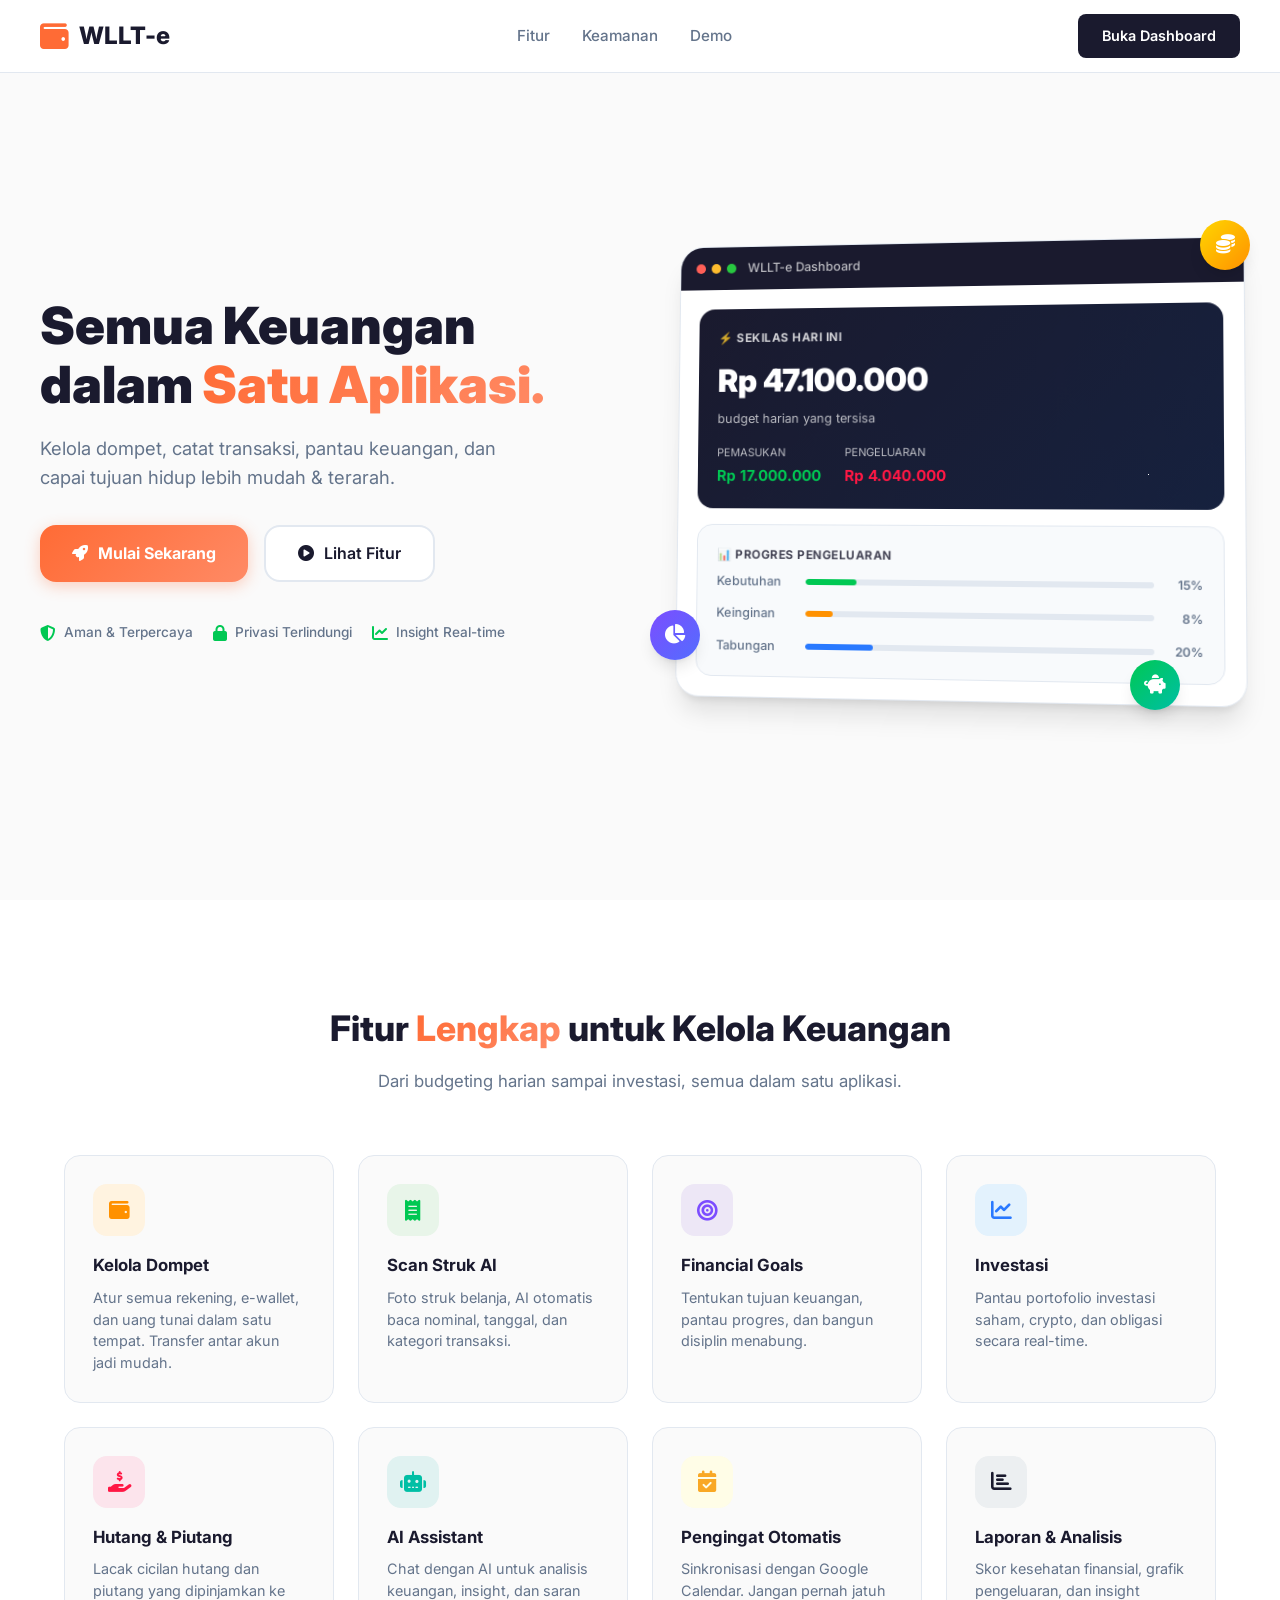
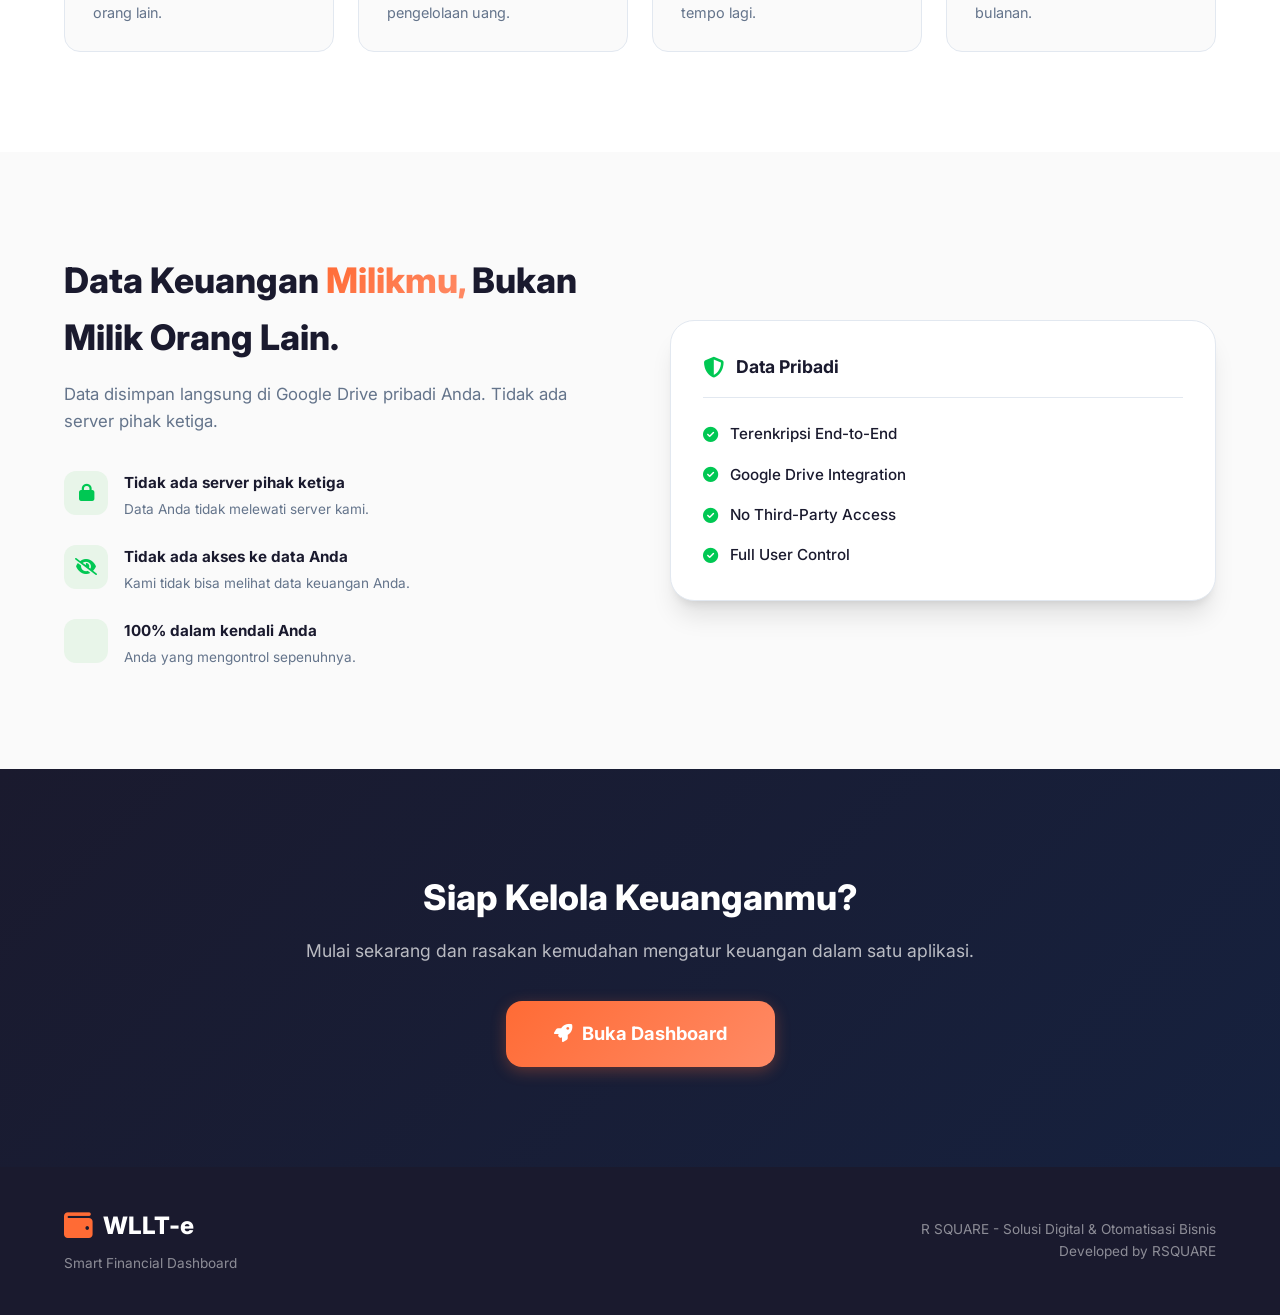
==== index.html @ 26e19b7c "feat: WLLT-e Smart Financial Dashboard - Sarang Wallet - Landing page with feature showcase - Dashbo" ====
<!DOCTYPE html>
<html lang="id">
<head>
    <meta charset="UTF-8">
    <meta name="viewport" content="width=device-width, initial-scale=1.0">
    <title>WLLT-e - Smart Financial Dashboard</title>
    <link rel="stylesheet" href="css/landing.css">
    <link rel="stylesheet" href="https://cdnjs.cloudflare.com/ajax/libs/font-awesome/6.5.1/css/all.min.css">
    <link href="https://fonts.googleapis.com/css2?family=Inter:wght@300;400;500;600;700;800;900&display=swap" rel="stylesheet">
</head>
<body>
    <!-- Navigation -->
    <nav class="navbar">
        <div class="nav-container">
            <div class="logo">
                <i class="fas fa-wallet"></i>
                <span>WLLT-e</span>
            </div>
            <div class="nav-links">
                <a href="#features">Fitur</a>
                <a href="#security">Keamanan</a>
                <a href="#demo">Demo</a>
            </div>
            <a href="app.html" class="btn-nav">Buka Dashboard</a>
        </div>
    </nav>

    <!-- Hero Section -->
    <section class="hero">
        <div class="hero-container">
            <div class="hero-content">
                <h1>Semua Keuangan dalam <span class="highlight">Satu Aplikasi.</span></h1>
                <p>Kelola dompet, catat transaksi, pantau keuangan, dan capai tujuan hidup lebih mudah & terarah.</p>
                <div class="hero-buttons">
                    <a href="app.html" class="btn-primary"><i class="fas fa-rocket"></i> Mulai Sekarang</a>
                    <a href="#features" class="btn-secondary"><i class="fas fa-play-circle"></i> Lihat Fitur</a>
                </div>
                <div class="trust-badges">
                    <div class="badge"><i class="fas fa-shield-halved"></i> Aman & Terpercaya</div>
                    <div class="badge"><i class="fas fa-lock"></i> Privasi Terlindungi</div>
                    <div class="badge"><i class="fas fa-chart-line"></i> Insight Real-time</div>
                </div>
            </div>
            <div class="hero-visual">
                <div class="dashboard-preview">
                    <div class="preview-header">
                        <div class="preview-dots">
                            <span></span><span></span><span></span>
                        </div>
                        <span class="preview-title">WLLT-e Dashboard</span>
                    </div>
                    <div class="preview-body">
                        <div class="preview-card dark">
                            <div class="preview-label">⚡ SEKILAS HARI INI</div>
                            <div class="preview-amount">Rp 47.100.000</div>
                            <div class="preview-sub">budget harian yang tersisa</div>
                            <div class="preview-stats">
                                <div class="stat"><span class="stat-label">Pemasukan</span><span class="stat-value green">Rp 17.000.000</span></div>
                                <div class="stat"><span class="stat-label">Pengeluaran</span><span class="stat-value red">Rp 4.040.000</span></div>
                            </div>
                        </div>
                        <div class="preview-card">
                            <div class="preview-label">📊 Progres Pengeluaran</div>
                            <div class="preview-bars">
                                <div class="bar-item">
                                    <span>Kebutuhan</span>
                                    <div class="bar"><div class="bar-fill" style="width: 15%"></div></div>
                                    <span class="bar-pct">15%</span>
                                </div>
                                <div class="bar-item">
                                    <span>Keinginan</span>
                                    <div class="bar"><div class="bar-fill orange" style="width: 8%"></div></div>
                                    <span class="bar-pct">8%</span>
                                </div>
                                <div class="bar-item">
                                    <span>Tabungan</span>
                                    <div class="bar"><div class="bar-fill blue" style="width: 20%"></div></div>
                                    <span class="bar-pct">20%</span>
                                </div>
                            </div>
                        </div>
                    </div>
                </div>
                <!-- Floating elements -->
                <div class="float-element float-1"><i class="fas fa-coins"></i></div>
                <div class="float-element float-2"><i class="fas fa-chart-pie"></i></div>
                <div class="float-element float-3"><i class="fas fa-piggy-bank"></i></div>
            </div>
        </div>
    </section>

    <!-- Features Section -->
    <section id="features" class="features">
        <div class="container">
            <h2>Fitur <span class="highlight">Lengkap</span> untuk Kelola Keuangan</h2>
            <p class="section-subtitle">Dari budgeting harian sampai investasi, semua dalam satu aplikasi.</p>
            
            <div class="features-grid">
                <div class="feature-card">
                    <div class="feature-icon orange"><i class="fas fa-wallet"></i></div>
                    <h3>Kelola Dompet</h3>
                    <p>Atur semua rekening, e-wallet, dan uang tunai dalam satu tempat. Transfer antar akun jadi mudah.</p>
                </div>
                <div class="feature-card">
                    <div class="feature-icon green"><i class="fas fa-receipt"></i></div>
                    <h3>Scan Struk AI</h3>
                    <p>Foto struk belanja, AI otomatis baca nominal, tanggal, dan kategori transaksi.</p>
                </div>
                <div class="feature-card">
                    <div class="feature-icon purple"><i class="fas fa-bullseye"></i></div>
                    <h3>Financial Goals</h3>
                    <p>Tentukan tujuan keuangan, pantau progres, dan bangun disiplin menabung.</p>
                </div>
                <div class="feature-card">
                    <div class="feature-icon blue"><i class="fas fa-chart-line"></i></div>
                    <h3>Investasi</h3>
                    <p>Pantau portofolio investasi saham, crypto, dan obligasi secara real-time.</p>
                </div>
                <div class="feature-card">
                    <div class="feature-icon red"><i class="fas fa-hand-holding-usd"></i></div>
                    <h3>Hutang & Piutang</h3>
                    <p>Lacak cicilan hutang dan piutang yang dipinjamkan ke orang lain.</p>
                </div>
                <div class="feature-card">
                    <div class="feature-icon teal"><i class="fas fa-robot"></i></div>
                    <h3>AI Assistant</h3>
                    <p>Chat dengan AI untuk analisis keuangan, insight, dan saran pengelolaan uang.</p>
                </div>
                <div class="feature-card">
                    <div class="feature-icon gold"><i class="fas fa-calendar-check"></i></div>
                    <h3>Pengingat Otomatis</h3>
                    <p>Sinkronisasi dengan Google Calendar. Jangan pernah jatuh tempo lagi.</p>
                </div>
                <div class="feature-card">
                    <div class="feature-icon dark"><i class="fas fa-chart-bar"></i></div>
                    <h3>Laporan & Analisis</h3>
                    <p>Skor kesehatan finansial, grafik pengeluaran, dan insight bulanan.</p>
                </div>
            </div>
        </div>
    </section>

    <!-- Security Section -->
    <section id="security" class="security">
        <div class="container">
            <div class="security-grid">
                <div class="security-content">
                    <h2>Data Keuangan <span class="highlight">Milikmu,</span> Bukan Milik Orang Lain.</h2>
                    <p>Data disimpan langsung di Google Drive pribadi Anda. Tidak ada server pihak ketiga.</p>
                    <div class="security-features">
                        <div class="sf-item">
                            <i class="fas fa-lock"></i>
                            <div>
                                <h4>Tidak ada server pihak ketiga</h4>
                                <p>Data Anda tidak melewati server kami.</p>
                            </div>
                        </div>
                        <div class="sf-item">
                            <i class="fas fa-eye-slash"></i>
                            <div>
                                <h4>Tidak ada akses ke data Anda</h4>
                                <p>Kami tidak bisa melihat data keuangan Anda.</p>
                            </div>
                        </div>
                        <div class="sf-item">
                            <i class="fas fa-cloud-check"></i>
                            <div>
                                <h4>100% dalam kendali Anda</h4>
                                <p>Anda yang mengontrol sepenuhnya.</p>
                            </div>
                        </div>
                    </div>
                </div>
                <div class="security-visual">
                    <div class="security-card">
                        <div class="sc-header"><i class="fas fa-shield-halved"></i> Data Pribadi</div>
                        <div class="sc-body">
                            <div class="sc-row"><i class="fas fa-check-circle green"></i> Terenkripsi End-to-End</div>
                            <div class="sc-row"><i class="fas fa-check-circle green"></i> Google Drive Integration</div>
                            <div class="sc-row"><i class="fas fa-check-circle green"></i> No Third-Party Access</div>
                            <div class="sc-row"><i class="fas fa-check-circle green"></i> Full User Control</div>
                        </div>
                    </div>
                </div>
            </div>
        </div>
    </section>

    <!-- Demo CTA -->
    <section id="demo" class="demo-cta">
        <div class="container">
            <h2>Siap Kelola Keuanganmu?</h2>
            <p>Mulai sekarang dan rasakan kemudahan mengatur keuangan dalam satu aplikasi.</p>
            <a href="app.html" class="btn-primary large"><i class="fas fa-rocket"></i> Buka Dashboard</a>
        </div>
    </section>

    <!-- Footer -->
    <footer class="footer">
        <div class="container">
            <div class="footer-content">
                <div class="footer-brand">
                    <div class="logo"><i class="fas fa-wallet"></i><span>WLLT-e</span></div>
                    <p>Smart Financial Dashboard</p>
                </div>
                <div class="footer-copy">
                    <p>R SQUARE - Solusi Digital & Otomatisasi Bisnis</p>
                    <p>Developed by RSQUARE</p>
                </div>
            </div>
        </div>
    </footer>

    <script src="js/landing.js"></script>
</body>
</html>
---- css/landing.css ----
/* ============================================
   WLLT-e Landing Page Styles
   ============================================ */

:root {
    --primary: #1a1a2e;
    --primary-light: #16213e;
    --accent: #ff6b35;
    --accent-hover: #ff8555;
    --green: #00c853;
    --green-light: #e8f5e9;
    --red: #ff1744;
    --blue: #2979ff;
    --purple: #7c4dff;
    --teal: #00bfa5;
    --gold: #ffd600;
    --orange: #ff9100;
    --bg: #fafafa;
    --card-bg: #ffffff;
    --text: #1a1a2e;
    --text-light: #64748b;
    --text-lighter: #94a3b8;
    --border: #e2e8f0;
    --shadow: 0 4px 6px -1px rgba(0,0,0,0.1), 0 2px 4px -2px rgba(0,0,0,0.1);
    --shadow-lg: 0 10px 15px -3px rgba(0,0,0,0.1), 0 4px 6px -4px rgba(0,0,0,0.1);
    --shadow-xl: 0 20px 25px -5px rgba(0,0,0,0.1), 0 8px 10px -6px rgba(0,0,0,0.1);
    --radius: 16px;
    --radius-sm: 8px;
    --radius-lg: 24px;
}

* { margin: 0; padding: 0; box-sizing: border-box; }

body {
    font-family: 'Inter', -apple-system, BlinkMacSystemFont, sans-serif;
    background: var(--bg);
    color: var(--text);
    line-height: 1.6;
    overflow-x: hidden;
}

.container {
    max-width: 1200px;
    margin: 0 auto;
    padding: 0 24px;
}

/* ---- Navbar ---- */
.navbar {
    position: fixed;
    top: 0;
    left: 0;
    right: 0;
    z-index: 1000;
    background: rgba(255,255,255,0.9);
    backdrop-filter: blur(20px);
    border-bottom: 1px solid var(--border);
    padding: 0 24px;
}

.nav-container {
    max-width: 1200px;
    margin: 0 auto;
    display: flex;
    align-items: center;
    justify-content: space-between;
    height: 72px;
}

.logo {
    display: flex;
    align-items: center;
    gap: 10px;
    font-size: 1.5rem;
    font-weight: 800;
    color: var(--primary);
    text-decoration: none;
}

.logo i {
    color: var(--accent);
    font-size: 1.8rem;
}

.nav-links {
    display: flex;
    gap: 32px;
}

.nav-links a {
    text-decoration: none;
    color: var(--text-light);
    font-weight: 500;
    font-size: 0.95rem;
    transition: color 0.2s;
}

.nav-links a:hover { color: var(--accent); }

.btn-nav {
    background: var(--primary);
    color: white !important;
    padding: 10px 24px;
    border-radius: var(--radius-sm);
    text-decoration: none;
    font-weight: 600;
    font-size: 0.9rem;
    transition: all 0.2s;
}

.btn-nav:hover {
    background: var(--accent);
    transform: translateY(-1px);
}

/* ---- Hero ---- */
.hero {
    padding: 120px 24px 80px;
    min-height: 100vh;
    display: flex;
    align-items: center;
}

.hero-container {
    max-width: 1200px;
    margin: 0 auto;
    display: grid;
    grid-template-columns: 1fr 1fr;
    gap: 60px;
    align-items: center;
}

.hero-content h1 {
    font-size: 3.2rem;
    font-weight: 900;
    line-height: 1.15;
    margin-bottom: 20px;
    color: var(--primary);
}

.highlight {
    background: linear-gradient(135deg, var(--accent), #ff8a65);
    -webkit-background-clip: text;
    -webkit-text-fill-color: transparent;
    background-clip: text;
}

.hero-content p {
    font-size: 1.15rem;
    color: var(--text-light);
    margin-bottom: 32px;
    max-width: 500px;
}

.hero-buttons {
    display: flex;
    gap: 16px;
    margin-bottom: 40px;
}

.btn-primary {
    display: inline-flex;
    align-items: center;
    gap: 10px;
    background: linear-gradient(135deg, var(--accent), #ff8a65);
    color: white;
    padding: 14px 32px;
    border-radius: var(--radius);
    text-decoration: none;
    font-weight: 700;
    font-size: 1rem;
    transition: all 0.3s;
    box-shadow: 0 4px 15px rgba(255,107,53,0.3);
}

.btn-primary:hover {
    transform: translateY(-2px);
    box-shadow: 0 8px 25px rgba(255,107,53,0.4);
}

.btn-primary.large {
    padding: 18px 48px;
    font-size: 1.15rem;
}

.btn-secondary {
    display: inline-flex;
    align-items: center;
    gap: 10px;
    background: white;
    color: var(--primary);
    padding: 14px 32px;
    border-radius: var(--radius);
    text-decoration: none;
    font-weight: 600;
    font-size: 1rem;
    border: 2px solid var(--border);
    transition: all 0.3s;
}

.btn-secondary:hover {
    border-color: var(--accent);
    color: var(--accent);
    transform: translateY(-2px);
}

.trust-badges {
    display: flex;
    gap: 20px;
    flex-wrap: wrap;
}

.badge {
    display: flex;
    align-items: center;
    gap: 8px;
    font-size: 0.85rem;
    color: var(--text-light);
    font-weight: 500;
}

.badge i {
    color: var(--green);
    font-size: 1rem;
}

/* ---- Dashboard Preview ---- */
.hero-visual {
    position: relative;
}

.dashboard-preview {
    background: var(--card-bg);
    border-radius: var(--radius-lg);
    box-shadow: var(--shadow-xl);
    overflow: hidden;
    border: 1px solid var(--border);
    transform: perspective(1000px) rotateY(-5deg) rotateX(2deg);
    transition: transform 0.5s;
}

.dashboard-preview:hover {
    transform: perspective(1000px) rotateY(0deg) rotateX(0deg);
}

.preview-header {
    background: var(--primary);
    padding: 12px 16px;
    display: flex;
    align-items: center;
    gap: 12px;
}

.preview-dots {
    display: flex;
    gap: 6px;
}

.preview-dots span {
    width: 10px;
    height: 10px;
    border-radius: 50%;
}

.preview-dots span:nth-child(1) { background: #ff5f57; }
.preview-dots span:nth-child(2) { background: #febc2e; }
.preview-dots span:nth-child(3) { background: #28c840; }

.preview-title {
    color: rgba(255,255,255,0.7);
    font-size: 0.8rem;
    font-weight: 500;
}

.preview-body {
    padding: 20px;
    display: flex;
    flex-direction: column;
    gap: 16px;
}

.preview-card {
    background: #f8fafc;
    border-radius: var(--radius);
    padding: 20px;
    border: 1px solid var(--border);
}

.preview-card.dark {
    background: linear-gradient(135deg, #1a1a2e, #16213e);
    border: none;
    color: white;
}

.preview-label {
    font-size: 0.75rem;
    font-weight: 700;
    text-transform: uppercase;
    letter-spacing: 0.5px;
    margin-bottom: 8px;
    opacity: 0.8;
}

.preview-amount {
    font-size: 2rem;
    font-weight: 900;
    margin-bottom: 4px;
}

.preview-sub {
    font-size: 0.8rem;
    opacity: 0.7;
    margin-bottom: 16px;
}

.preview-stats {
    display: flex;
    gap: 24px;
}

.stat {
    display: flex;
    flex-direction: column;
    gap: 2px;
}

.stat-label {
    font-size: 0.7rem;
    opacity: 0.7;
    text-transform: uppercase;
}

.stat-value {
    font-weight: 700;
    font-size: 0.95rem;
}

.stat-value.green { color: var(--green); }
.stat-value.red { color: var(--red); }

.preview-bars {
    display: flex;
    flex-direction: column;
    gap: 12px;
}

.bar-item {
    display: flex;
    align-items: center;
    gap: 12px;
    font-size: 0.8rem;
}

.bar-item span:first-child {
    width: 80px;
    font-weight: 500;
    color: var(--text-light);
}

.bar {
    flex: 1;
    height: 6px;
    background: #e2e8f0;
    border-radius: 3px;
    overflow: hidden;
}

.bar-fill {
    height: 100%;
    background: var(--green);
    border-radius: 3px;
    transition: width 1s ease;
}

.bar-fill.orange { background: var(--orange); }
.bar-fill.blue { background: var(--blue); }

.bar-pct {
    width: 35px;
    text-align: right;
    font-weight: 600;
    font-size: 0.75rem;
    color: var(--text-light);
}

/* Floating elements */
.float-element {
    position: absolute;
    width: 50px;
    height: 50px;
    border-radius: 50%;
    display: flex;
    align-items: center;
    justify-content: center;
    font-size: 1.2rem;
    color: white;
    box-shadow: var(--shadow-lg);
    animation: float 3s ease-in-out infinite;
}

.float-1 {
    top: -20px;
    right: -10px;
    background: linear-gradient(135deg, #ffd600, #ff9100);
    animation-delay: 0s;
}

.float-2 {
    bottom: 40px;
    left: -20px;
    background: linear-gradient(135deg, #7c4dff, #536dfe);
    animation-delay: 1s;
}

.float-3 {
    bottom: -10px;
    right: 60px;
    background: linear-gradient(135deg, #00c853, #00bfa5);
    animation-delay: 2s;
}

@keyframes float {
    0%, 100% { transform: translateY(0px); }
    50% { transform: translateY(-10px); }
}

/* ---- Features ---- */
.features {
    padding: 100px 24px;
    background: white;
}

.features h2, .security h2, .demo-cta h2 {
    text-align: center;
    font-size: 2.2rem;
    font-weight: 800;
    margin-bottom: 12px;
}

.section-subtitle {
    text-align: center;
    color: var(--text-light);
    font-size: 1.05rem;
    margin-bottom: 60px;
}

.features-grid {
    display: grid;
    grid-template-columns: repeat(4, 1fr);
    gap: 24px;
}

.feature-card {
    background: var(--bg);
    border-radius: var(--radius);
    padding: 28px;
    border: 1px solid var(--border);
    transition: all 0.3s;
}

.feature-card:hover {
    transform: translateY(-4px);
    box-shadow: var(--shadow-lg);
    border-color: var(--accent);
}

.feature-icon {
    width: 52px;
    height: 52px;
    border-radius: 14px;
    display: flex;
    align-items: center;
    justify-content: center;
    font-size: 1.3rem;
    margin-bottom: 16px;
}

.feature-icon.orange { background: #fff3e0; color: var(--orange); }
.feature-icon.green { background: var(--green-light); color: var(--green); }
.feature-icon.purple { background: #ede7f6; color: var(--purple); }
.feature-icon.blue { background: #e3f2fd; color: var(--blue); }
.feature-icon.red { background: #fce4ec; color: var(--red); }
.feature-icon.teal { background: #e0f2f1; color: var(--teal); }
.feature-icon.gold { background: #fffde7; color: #f9a825; }
.feature-icon.dark { background: #eceff1; color: var(--primary); }

.feature-card h3 {
    font-size: 1.05rem;
    font-weight: 700;
    margin-bottom: 8px;
}

.feature-card p {
    font-size: 0.9rem;
    color: var(--text-light);
    line-height: 1.5;
}

/* ---- Security ---- */
.security {
    padding: 100px 24px;
    background: var(--bg);
}

.security-grid {
    display: grid;
    grid-template-columns: 1fr 1fr;
    gap: 60px;
    align-items: center;
}

.security-content h2 {
    text-align: left;
    margin-bottom: 16px;
}

.security-content > p {
    color: var(--text-light);
    font-size: 1.05rem;
    margin-bottom: 36px;
}

.security-features {
    display: flex;
    flex-direction: column;
    gap: 24px;
}

.sf-item {
    display: flex;
    gap: 16px;
    align-items: flex-start;
}

.sf-item i {
    width: 44px;
    height: 44px;
    min-width: 44px;
    border-radius: 12px;
    display: flex;
    align-items: center;
    justify-content: center;
    background: #e8f5e9;
    color: var(--green);
    font-size: 1.1rem;
}

.sf-item h4 {
    font-size: 0.95rem;
    font-weight: 700;
    margin-bottom: 4px;
}

.sf-item p {
    font-size: 0.85rem;
    color: var(--text-light);
}

.security-card {
    background: white;
    border-radius: var(--radius-lg);
    padding: 32px;
    box-shadow: var(--shadow-xl);
    border: 1px solid var(--border);
}

.sc-header {
    display: flex;
    align-items: center;
    gap: 12px;
    font-size: 1.1rem;
    font-weight: 700;
    margin-bottom: 24px;
    padding-bottom: 16px;
    border-bottom: 1px solid var(--border);
}

.sc-header i {
    color: var(--green);
    font-size: 1.3rem;
}

.sc-body {
    display: flex;
    flex-direction: column;
    gap: 16px;
}

.sc-row {
    display: flex;
    align-items: center;
    gap: 12px;
    font-size: 0.95rem;
    font-weight: 500;
}

.sc-row i.green { color: var(--green); }

/* ---- Demo CTA ---- */
.demo-cta {
    padding: 100px 24px;
    background: linear-gradient(135deg, var(--primary), var(--primary-light));
    color: white;
    text-align: center;
}

.demo-cta h2 { color: white; }
.demo-cta p {
    color: rgba(255,255,255,0.7);
    font-size: 1.1rem;
    margin-bottom: 36px;
}

/* ---- Footer ---- */
.footer {
    background: var(--primary);
    color: white;
    padding: 40px 24px;
}

.footer-content {
    display: flex;
    justify-content: space-between;
    align-items: center;
}

.footer-brand .logo {
    color: white;
    margin-bottom: 8px;
}

.footer-brand p {
    color: rgba(255,255,255,0.5);
    font-size: 0.85rem;
}

.footer-copy {
    text-align: right;
}

.footer-copy p {
    color: rgba(255,255,255,0.5);
    font-size: 0.85rem;
}

/* ---- Responsive ---- */
@media (max-width: 1024px) {
    .features-grid {
        grid-template-columns: repeat(2, 1fr);
    }
    .hero-container {
        grid-template-columns: 1fr;
        gap: 40px;
    }
    .hero-content h1 { font-size: 2.5rem; }
    .hero-visual { order: -1; }
    .dashboard-preview {
        transform: none;
        max-width: 500px;
        margin: 0 auto;
    }
    .security-grid {
        grid-template-columns: 1fr;
    }
    .security-content h2 { text-align: center; }
    .security-content > p { text-align: center; }
}

@media (max-width: 640px) {
    .nav-links { display: none; }
    .hero-content h1 { font-size: 2rem; }
    .hero-buttons { flex-direction: column; }
    .features-grid { grid-template-columns: 1fr; }
    .trust-badges { flex-direction: column; gap: 12px; }
    .preview-stats { flex-direction: column; gap: 12px; }
    .footer-content { flex-direction: column; gap: 16px; text-align: center; }
    .footer-copy { text-align: center; }
}
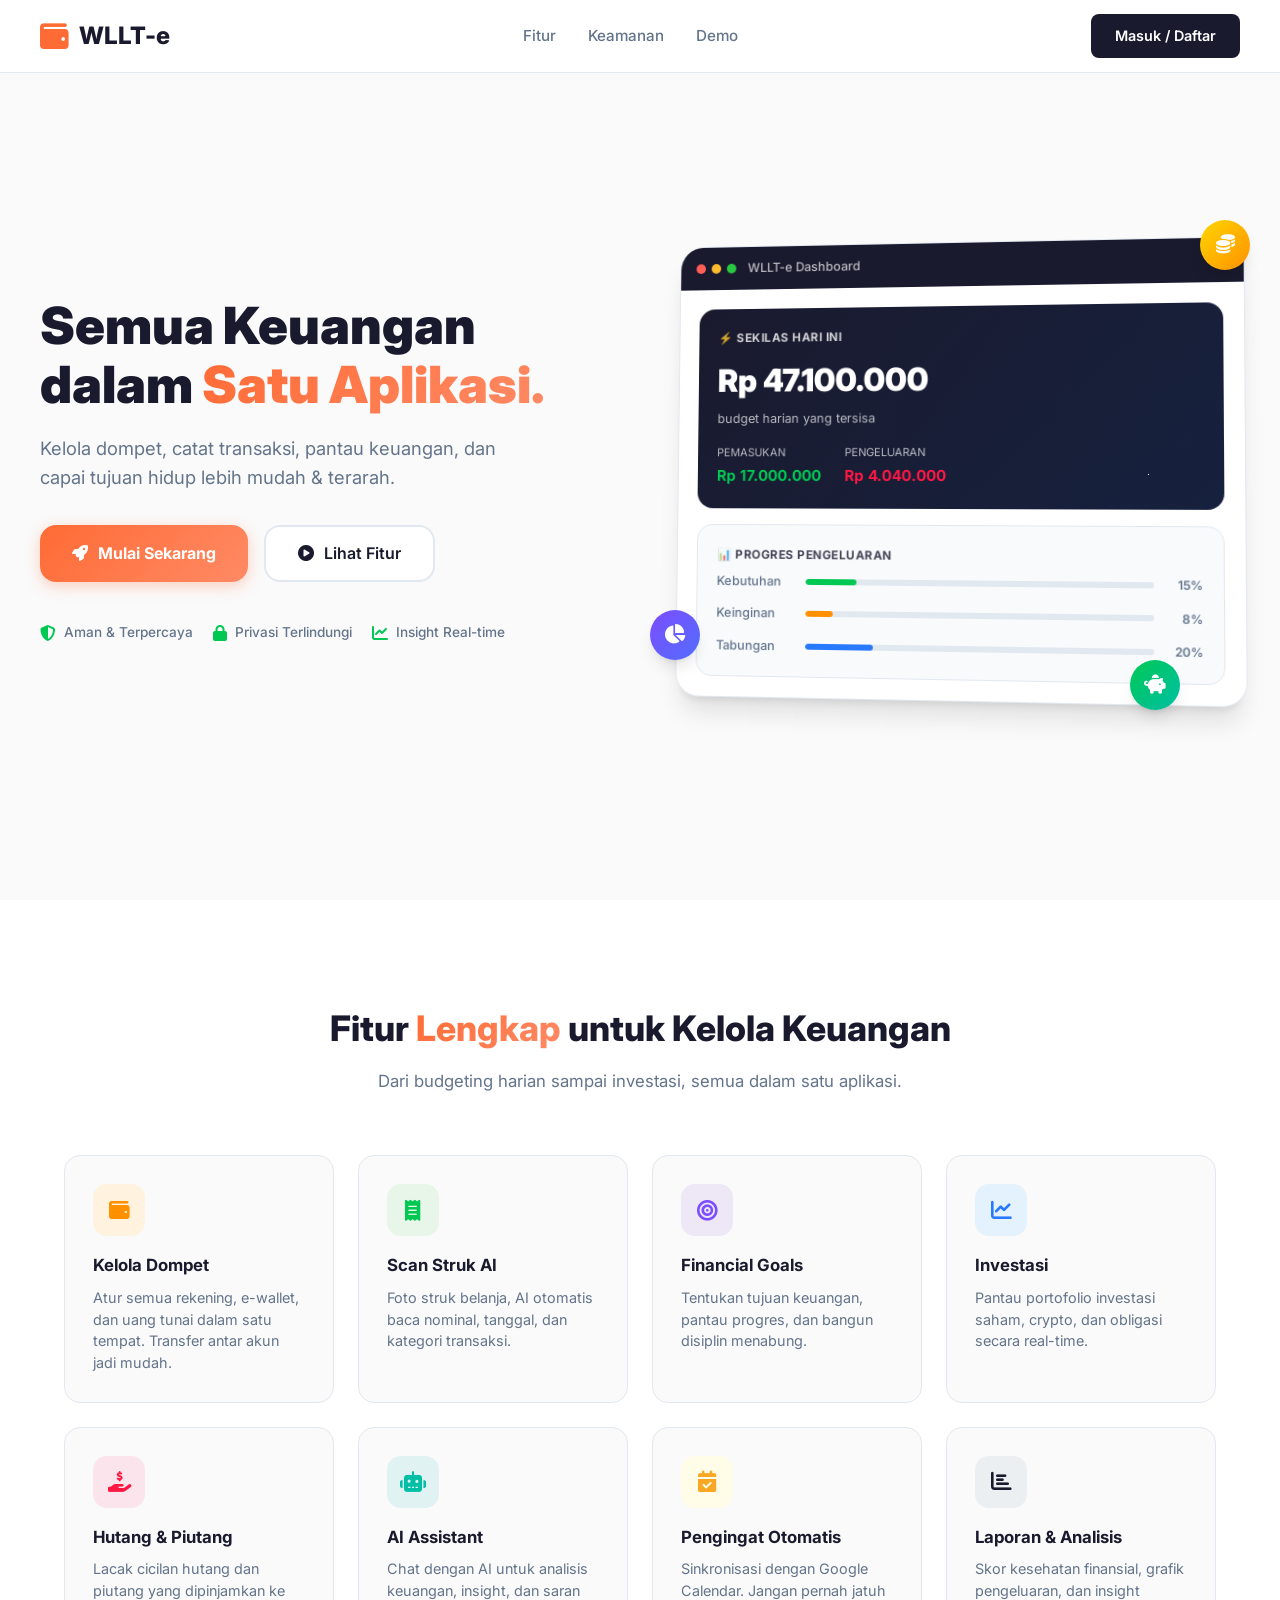
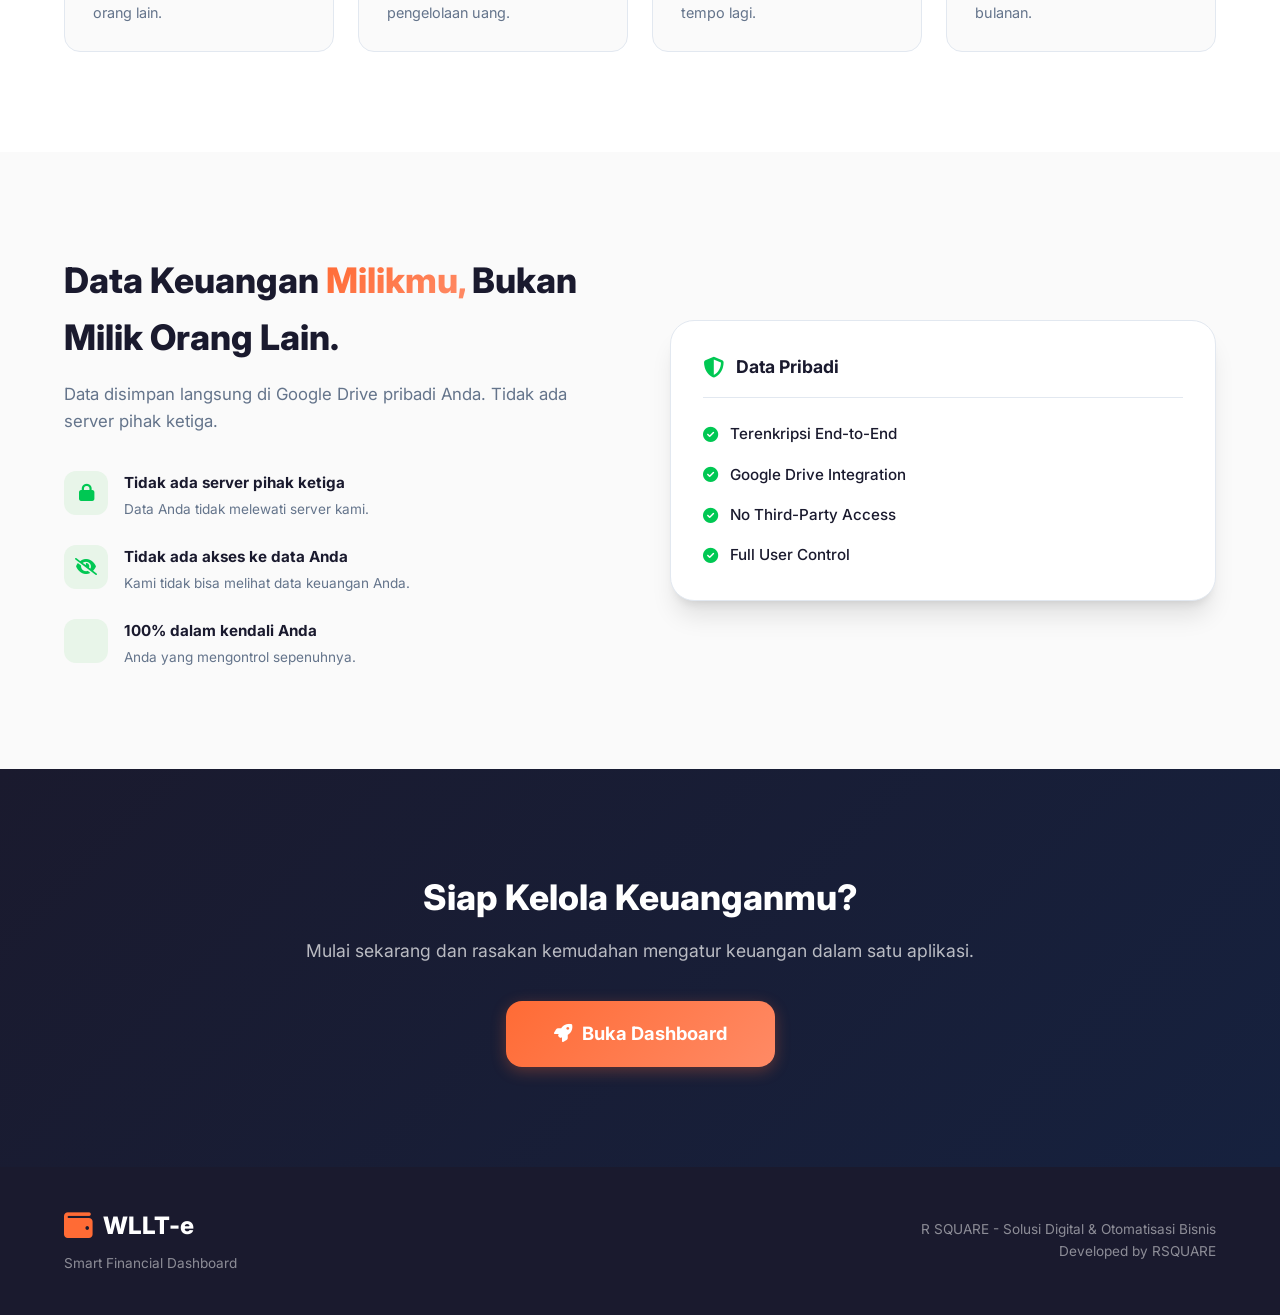
==== commit a8037feb: "feat: Firebase integration, auth system, full CRUD - Add Firebase Auth (login/register/forgot passwo" ====
--- a/index.html
+++ b/index.html
@@ -21,7 +21,7 @@
                 <a href="#security">Keamanan</a>
                 <a href="#demo">Demo</a>
             </div>
-            <a href="app.html" class="btn-nav">Buka Dashboard</a>
+            <a href="auth.html" class="btn-nav">Masuk / Daftar</a>
         </div>
     </nav>
 
@@ -32,7 +32,7 @@
                 <h1>Semua Keuangan dalam <span class="highlight">Satu Aplikasi.</span></h1>
                 <p>Kelola dompet, catat transaksi, pantau keuangan, dan capai tujuan hidup lebih mudah & terarah.</p>
                 <div class="hero-buttons">
-                    <a href="app.html" class="btn-primary"><i class="fas fa-rocket"></i> Mulai Sekarang</a>
+                    <a href="auth.html" class="btn-primary"><i class="fas fa-rocket"></i> Mulai Sekarang</a>
                     <a href="#features" class="btn-secondary"><i class="fas fa-play-circle"></i> Lihat Fitur</a>
                 </div>
                 <div class="trust-badges">
@@ -191,7 +191,7 @@
         <div class="container">
             <h2>Siap Kelola Keuanganmu?</h2>
             <p>Mulai sekarang dan rasakan kemudahan mengatur keuangan dalam satu aplikasi.</p>
-            <a href="app.html" class="btn-primary large"><i class="fas fa-rocket"></i> Buka Dashboard</a>
+            <a href="auth.html" class="btn-primary large"><i class="fas fa-rocket"></i> Buka Dashboard</a>
         </div>
     </section>
 
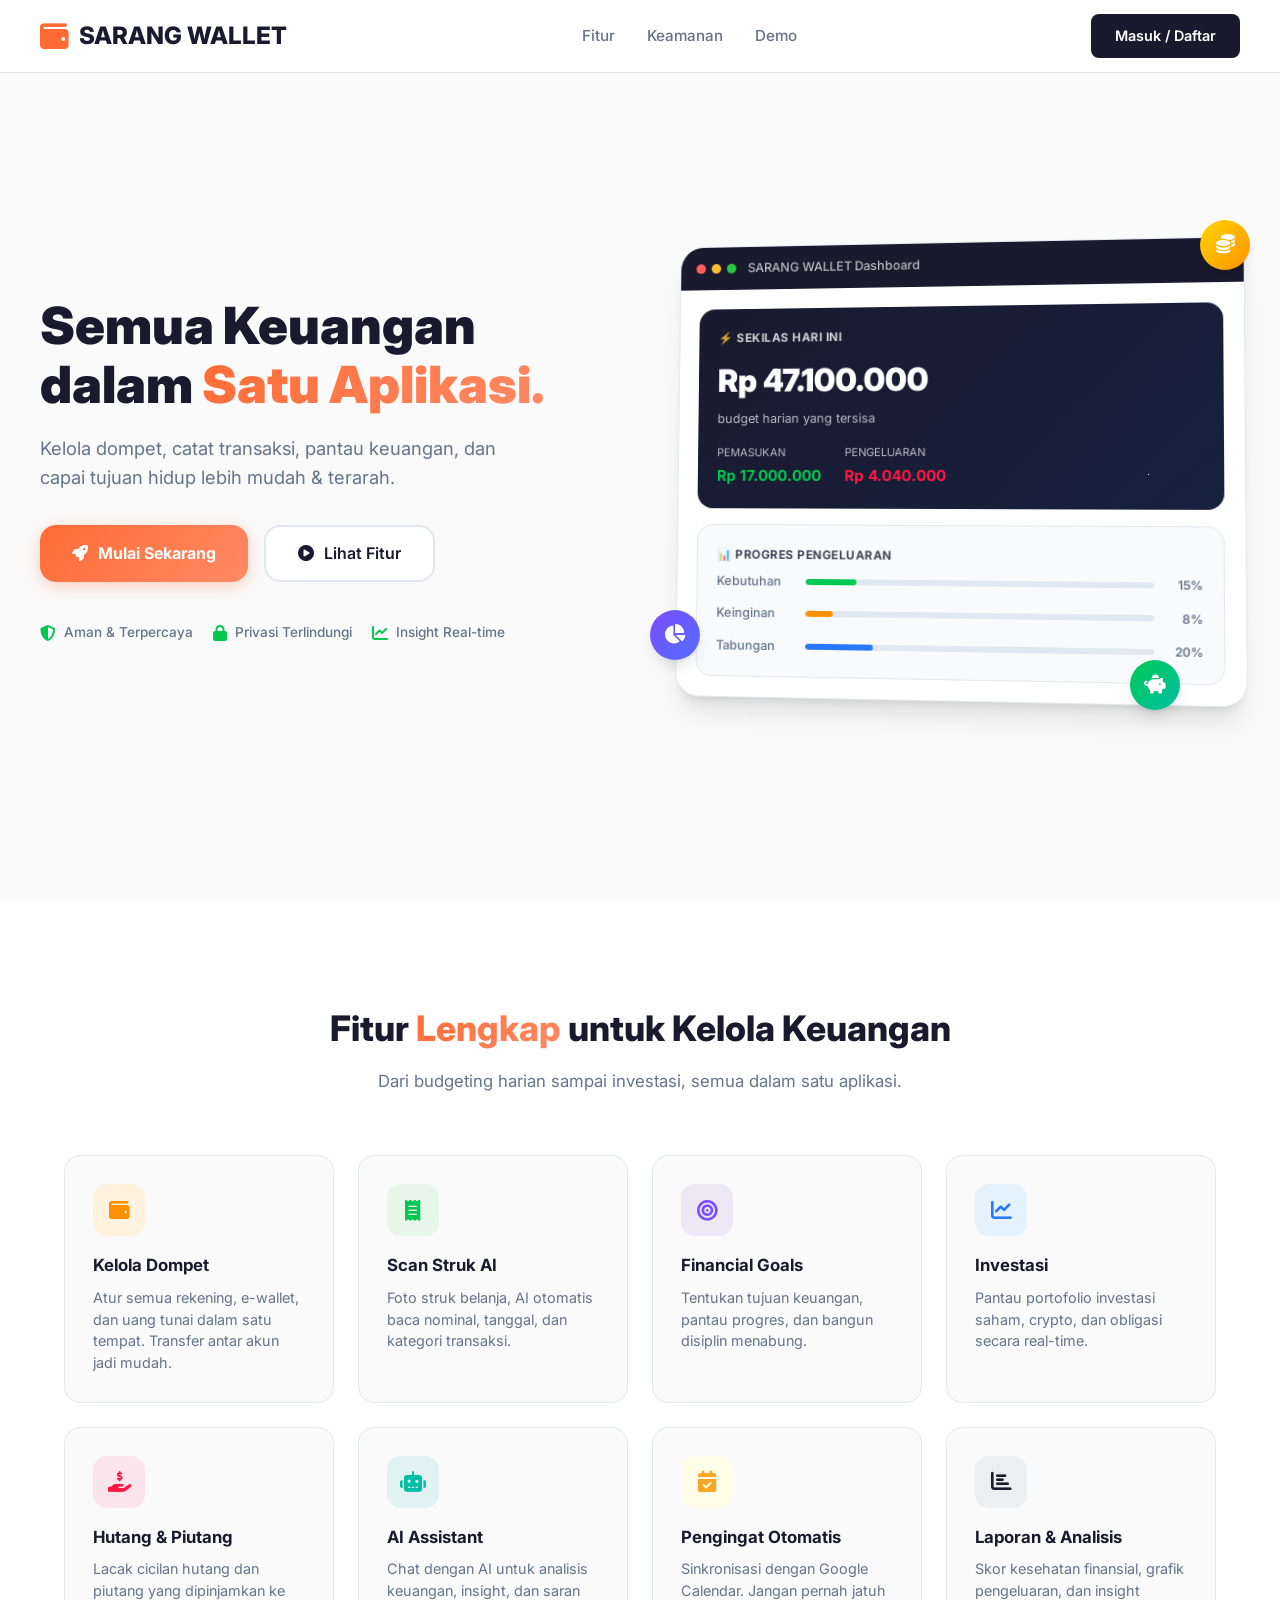
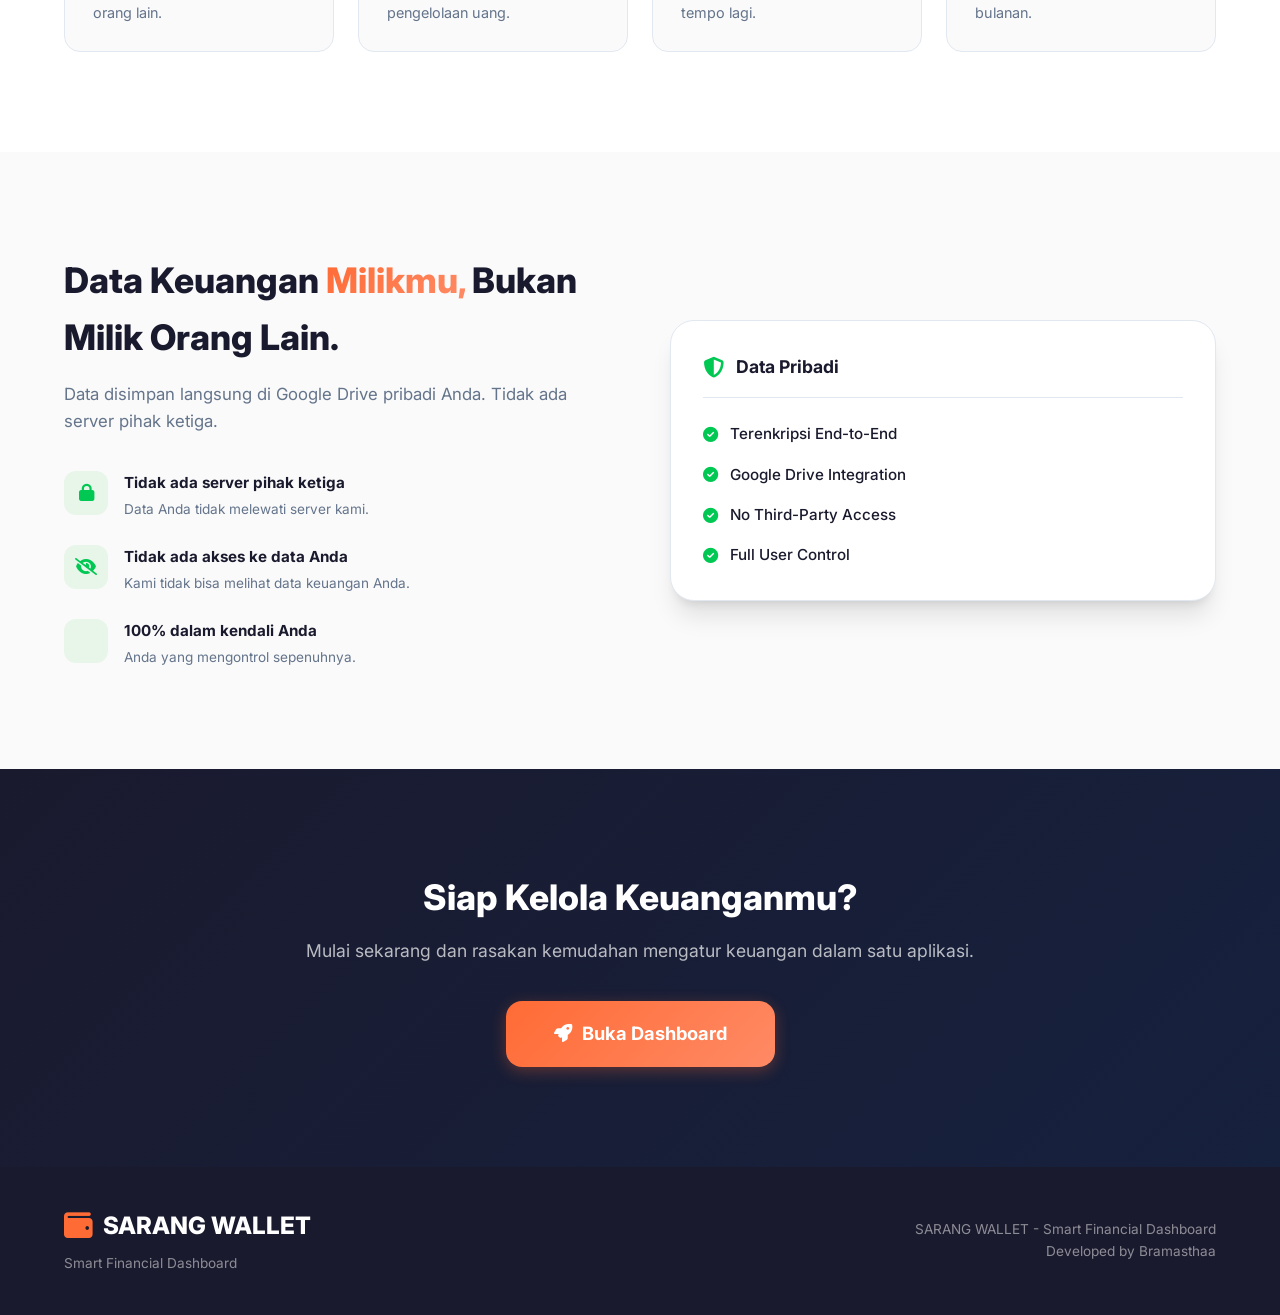
==== commit 0c84a206: "rebrand: WLLT-e → SARANG WALLET, RSQUARE → Bramasthaa" ====
--- a/index.html
+++ b/index.html
@@ -3,7 +3,7 @@
 <head>
     <meta charset="UTF-8">
     <meta name="viewport" content="width=device-width, initial-scale=1.0">
-    <title>WLLT-e - Smart Financial Dashboard</title>
+    <title>SARANG WALLET - Smart Financial Dashboard</title>
     <link rel="stylesheet" href="css/landing.css">
     <link rel="stylesheet" href="https://cdnjs.cloudflare.com/ajax/libs/font-awesome/6.5.1/css/all.min.css">
     <link href="https://fonts.googleapis.com/css2?family=Inter:wght@300;400;500;600;700;800;900&display=swap" rel="stylesheet">
@@ -14,7 +14,7 @@
         <div class="nav-container">
             <div class="logo">
                 <i class="fas fa-wallet"></i>
-                <span>WLLT-e</span>
+                <span>SARANG WALLET</span>
             </div>
             <div class="nav-links">
                 <a href="#features">Fitur</a>
@@ -47,7 +47,7 @@
                         <div class="preview-dots">
                             <span></span><span></span><span></span>
                         </div>
-                        <span class="preview-title">WLLT-e Dashboard</span>
+                        <span class="preview-title">SARANG WALLET Dashboard</span>
                     </div>
                     <div class="preview-body">
                         <div class="preview-card dark">
@@ -200,12 +200,12 @@
         <div class="container">
             <div class="footer-content">
                 <div class="footer-brand">
-                    <div class="logo"><i class="fas fa-wallet"></i><span>WLLT-e</span></div>
+                    <div class="logo"><i class="fas fa-wallet"></i><span>SARANG WALLET</span></div>
                     <p>Smart Financial Dashboard</p>
                 </div>
                 <div class="footer-copy">
-                    <p>R SQUARE - Solusi Digital & Otomatisasi Bisnis</p>
-                    <p>Developed by RSQUARE</p>
+                    <p>SARANG WALLET - Smart Financial Dashboard</p>
+                    <p>Developed by Bramasthaa</p>
                 </div>
             </div>
         </div>
--- a/css/landing.css
+++ b/css/landing.css
@@ -1,5 +1,5 @@
 /* ============================================
-   WLLT-e Landing Page Styles
+   SARANG WALLET Landing Page Styles
    ============================================ */
 
 :root {
